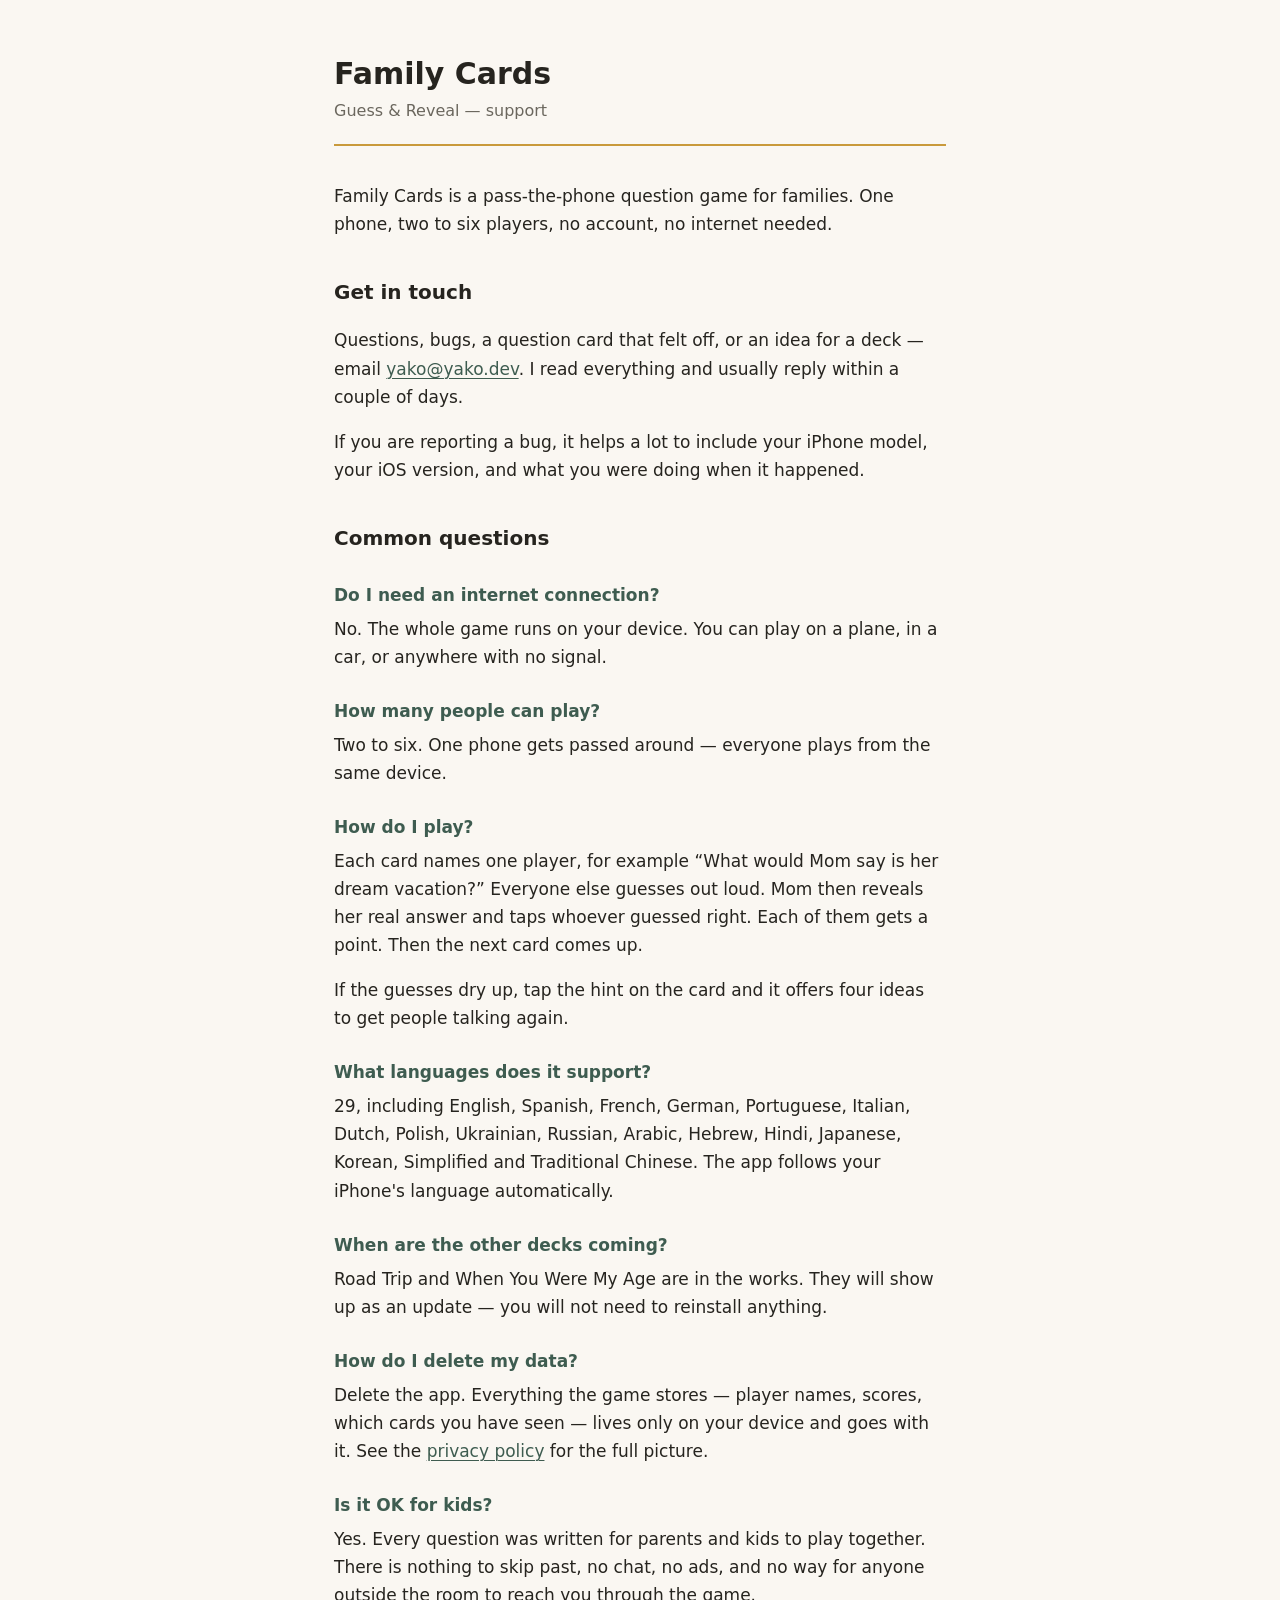
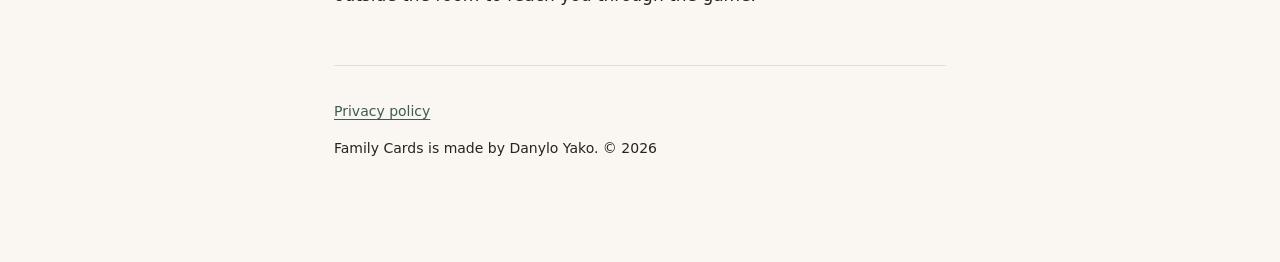
==== index.html @ 6fdbb65e "Support and privacy pages for Family Cards" ====
<!doctype html>
<html lang="en">
<head>
<meta charset="utf-8">
<meta name="viewport" content="width=device-width,initial-scale=1">
<title>Family Cards — Support</title>
<link rel="stylesheet" href="style.css">
</head>
<body>
<div class="wrap">
<header>
  <h1>Family Cards</h1>
  <p class="sub">Guess &amp; Reveal — support</p>
</header>

<p>Family Cards is a pass-the-phone question game for families. One phone, two to six players, no account, no internet needed.</p>

<h2>Get in touch</h2>
<p>Questions, bugs, a question card that felt off, or an idea for a deck — email <a href="mailto:yako@yako.dev">yako@yako.dev</a>. I read everything and usually reply within a couple of days.</p>
<p>If you are reporting a bug, it helps a lot to include your iPhone model, your iOS version, and what you were doing when it happened.</p>

<h2>Common questions</h2>

<h3>Do I need an internet connection?</h3>
<p>No. The whole game runs on your device. You can play on a plane, in a car, or anywhere with no signal.</p>

<h3>How many people can play?</h3>
<p>Two to six. One phone gets passed around — everyone plays from the same device.</p>

<h3>How do I play?</h3>
<p>Each card names one player, for example “What would Mom say is her dream vacation?” Everyone else guesses out loud. Mom then reveals her real answer and taps whoever guessed right. Each of them gets a point. Then the next card comes up.</p>
<p>If the guesses dry up, tap the hint on the card and it offers four ideas to get people talking again.</p>

<h3>What languages does it support?</h3>
<p>29, including English, Spanish, French, German, Portuguese, Italian, Dutch, Polish, Ukrainian, Russian, Arabic, Hebrew, Hindi, Japanese, Korean, Simplified and Traditional Chinese. The app follows your iPhone's language automatically.</p>

<h3>When are the other decks coming?</h3>
<p>Road Trip and When You Were My Age are in the works. They will show up as an update — you will not need to reinstall anything.</p>

<h3>How do I delete my data?</h3>
<p>Delete the app. Everything the game stores — player names, scores, which cards you have seen — lives only on your device and goes with it. See the <a href="privacy.html">privacy policy</a> for the full picture.</p>

<h3>Is it OK for kids?</h3>
<p>Yes. Every question was written for parents and kids to play together. There is nothing to skip past, no chat, no ads, and no way for anyone outside the room to reach you through the game.</p>

<footer>
  <p><a href="privacy.html">Privacy policy</a></p>
  <p>Family Cards is made by Danylo Yako. © 2026</p>
</footer>
</div>
</body>
</html>
---- style.css ----
:root{--paper:#FAF7F2;--ink:#26241F;--felt:#3E5C50;--honey:#C99A3C;--muted:#6B675E;--rule:#E5DFD4}
@media (prefers-color-scheme:dark){:root{--paper:#171D1A;--ink:#EDEAE3;--felt:#7FA491;--honey:#C99A3C;--muted:#9A968C;--rule:#2A322D}}
*{box-sizing:border-box}
body{margin:0;background:var(--paper);color:var(--ink);
  font:17px/1.65 -apple-system,BlinkMacSystemFont,"Segoe UI",system-ui,sans-serif;
  -webkit-text-size-adjust:100%}
.wrap{max-width:660px;margin:0 auto;padding:56px 24px 88px}
header{border-bottom:2px solid var(--honey);padding-bottom:20px;margin-bottom:36px}
h1{font-size:30px;line-height:1.2;margin:0 0 6px}
.sub{color:var(--muted);margin:0;font-size:16px}
h2{font-size:20px;margin:38px 0 10px}
p,li{color:var(--ink)}
ul{padding-left:22px}
li{margin:6px 0}
a{color:var(--felt);text-decoration-thickness:1px;text-underline-offset:3px}
.note{background:rgba(201,154,60,.1);border-left:3px solid var(--honey);
  padding:14px 18px;margin:24px 0;border-radius:0 8px 8px 0}
footer{margin-top:56px;padding-top:20px;border-top:1px solid var(--rule);
  color:var(--muted);font-size:14px}
code{background:var(--rule);padding:1px 6px;border-radius:4px;font-size:14px}
h3{font-size:17px;margin:26px 0 6px;color:var(--felt)}
h3+p{margin-top:0}
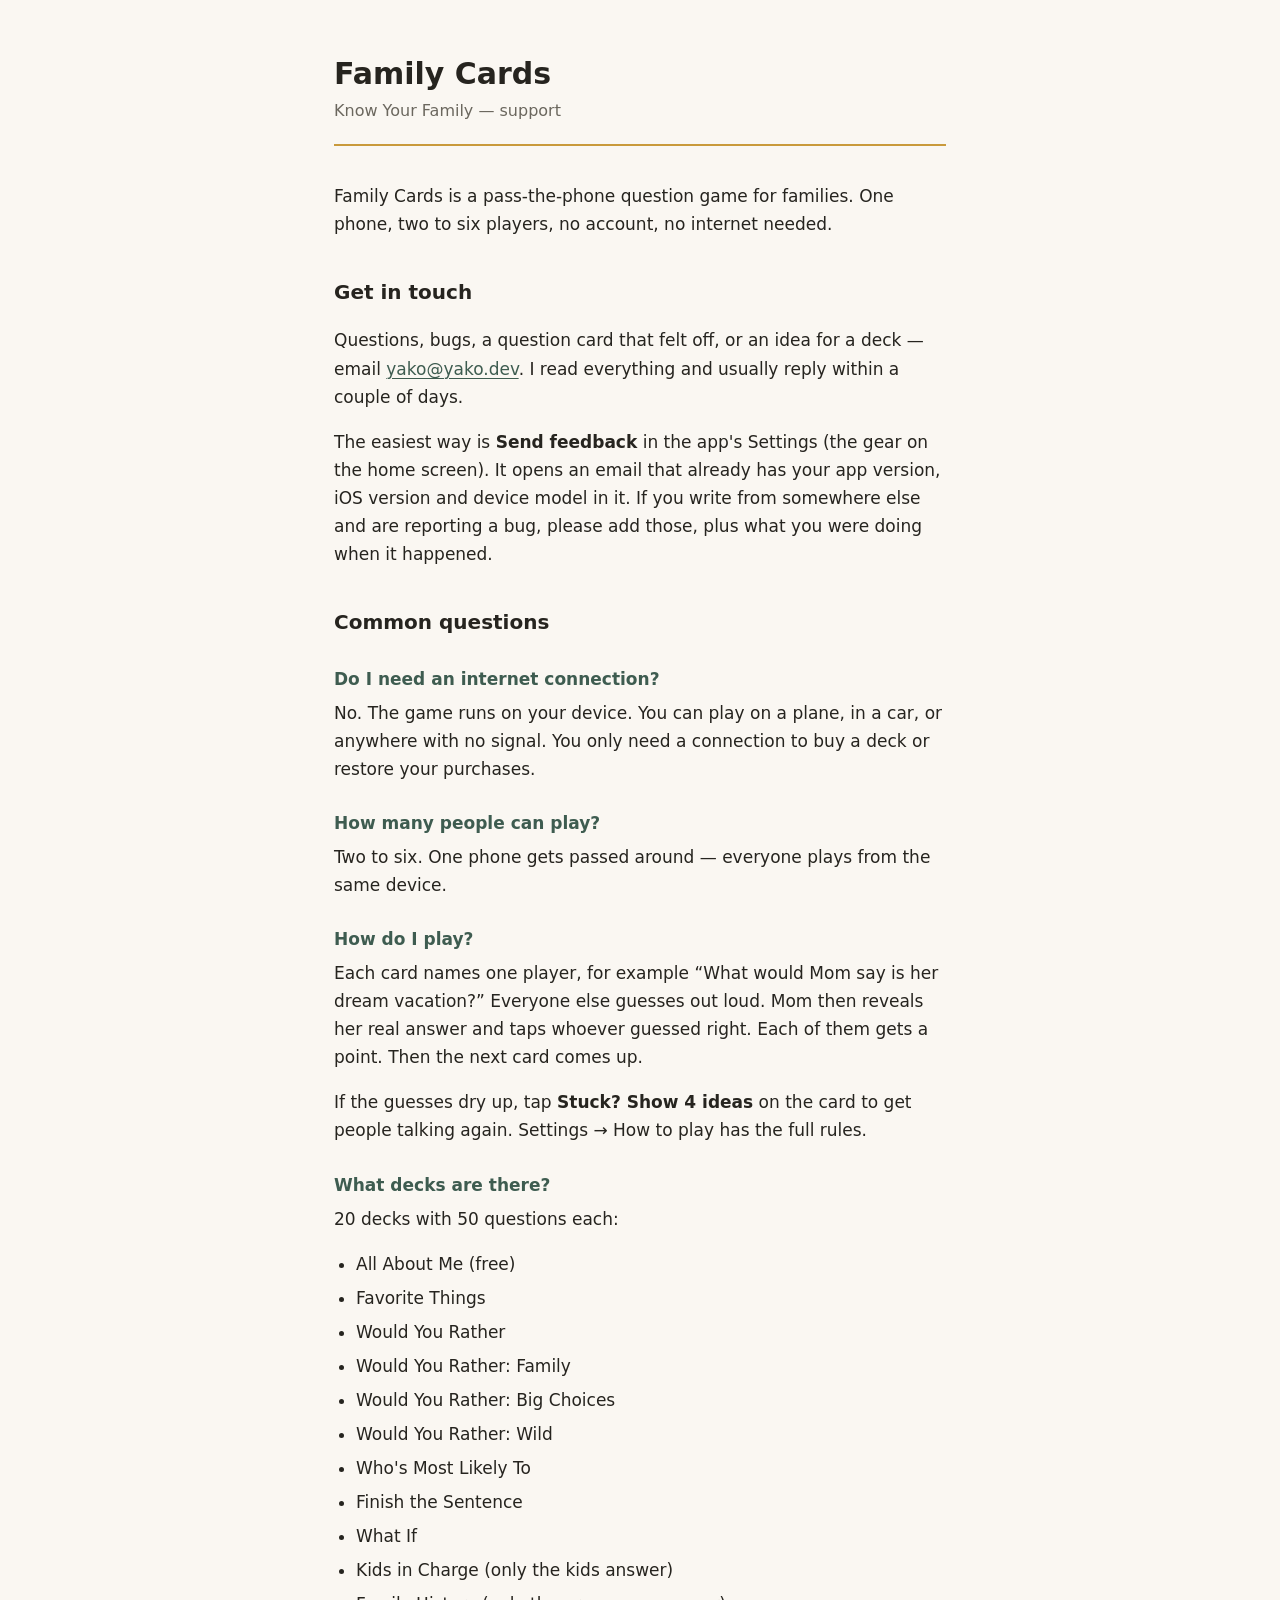
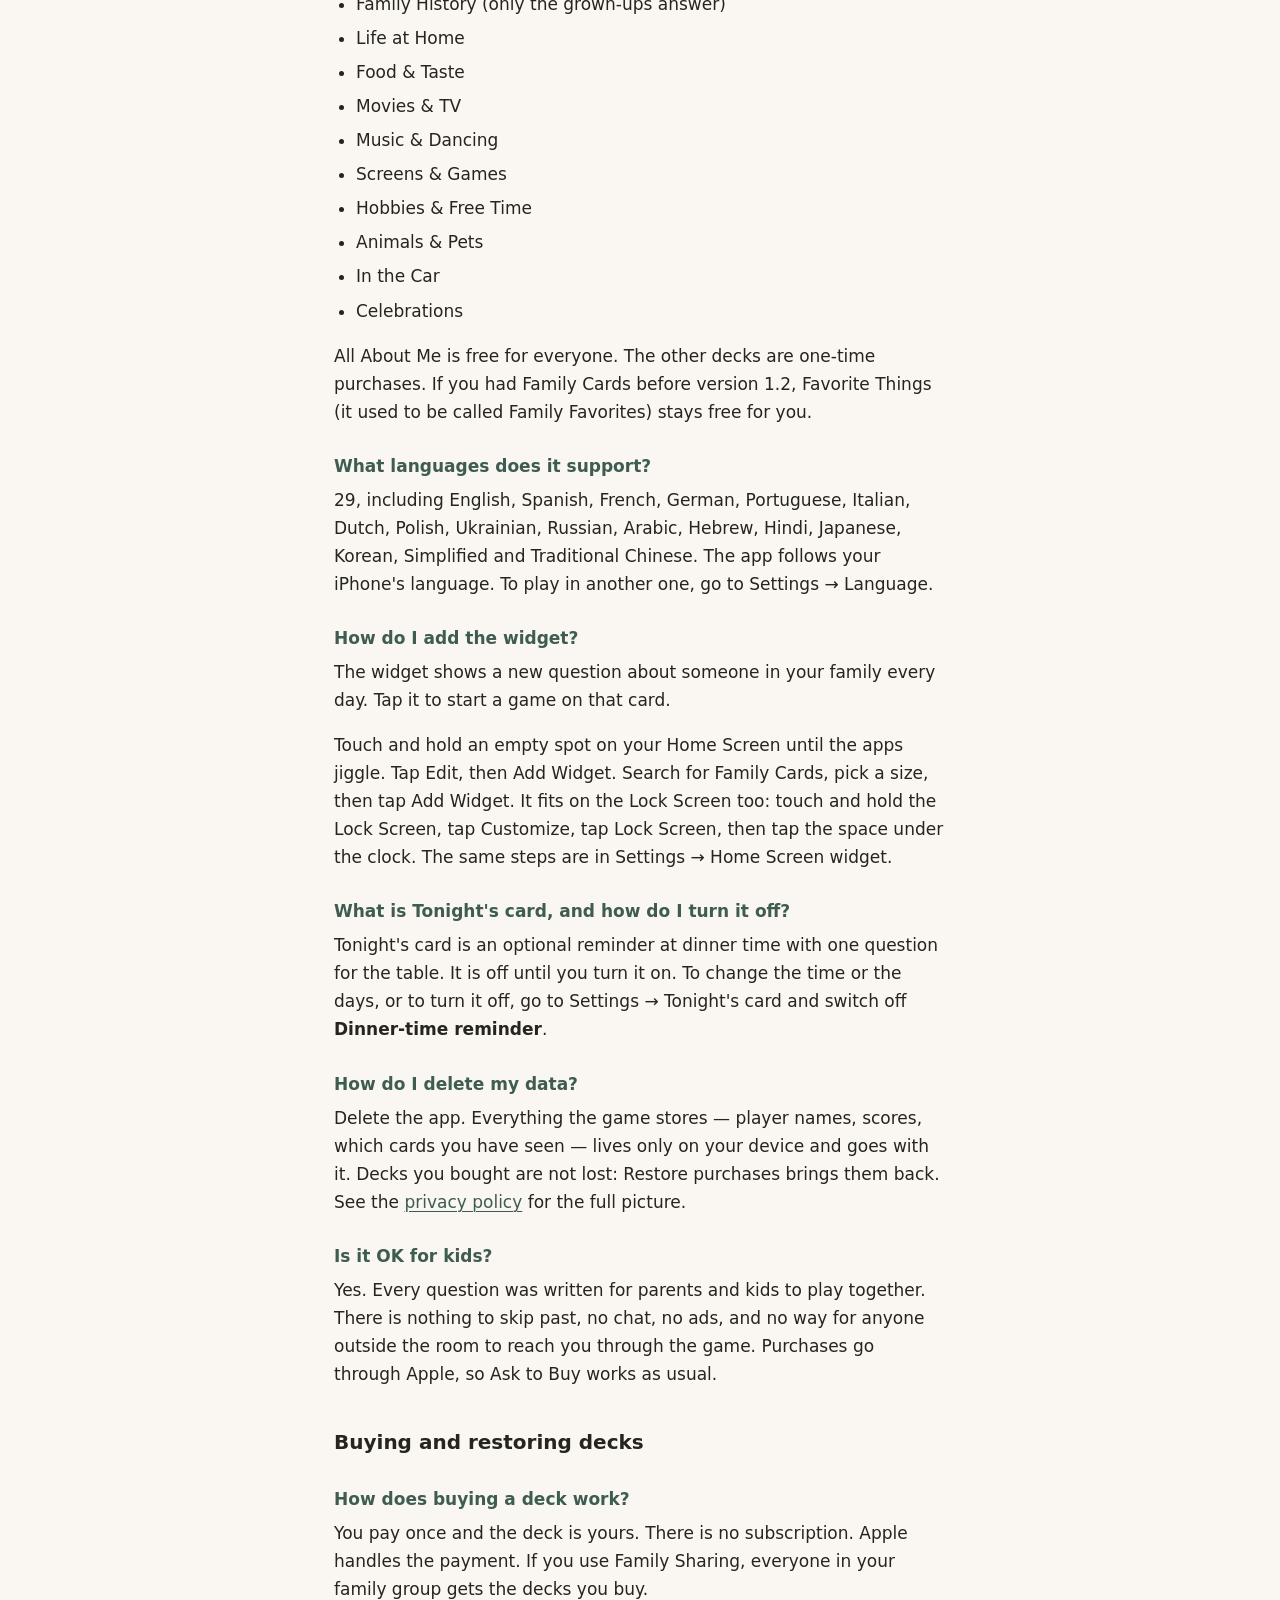
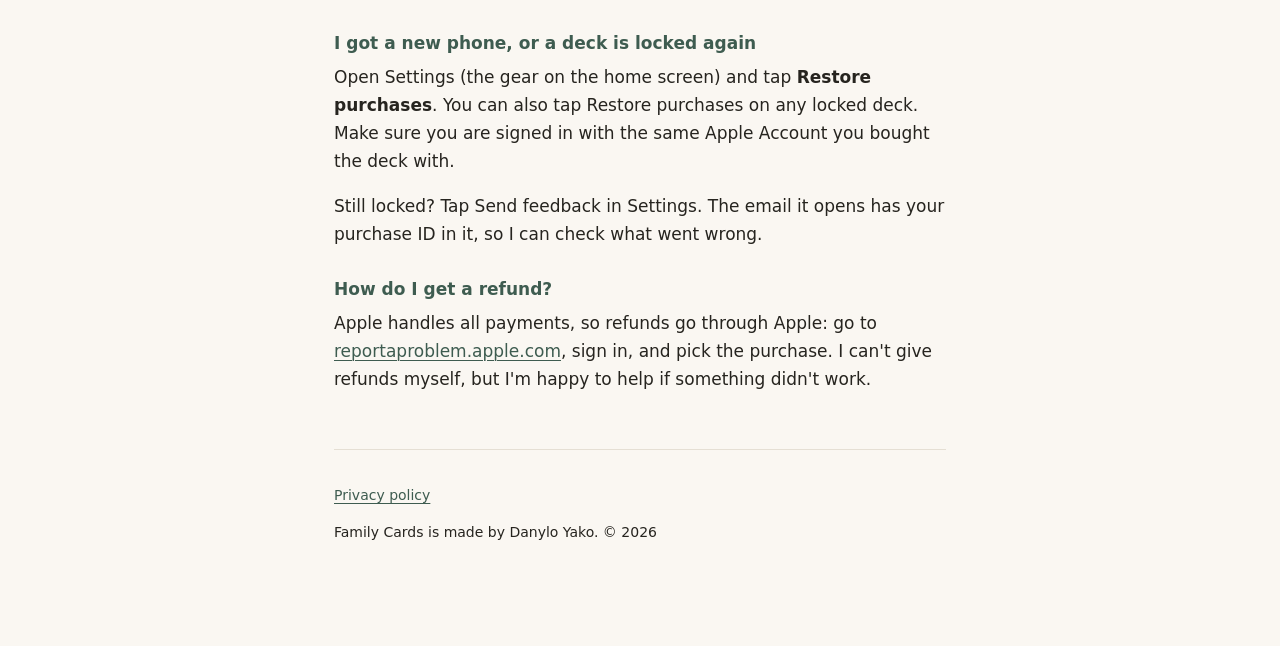
==== commit 59952f33: "Support page for 1.2: new name, 20 decks, buying and restoring - Name is now "Family Cards: Know You" ====
--- a/index.html
+++ b/index.html
@@ -10,38 +10,80 @@
 <div class="wrap">
 <header>
   <h1>Family Cards</h1>
-  <p class="sub">Guess &amp; Reveal — support</p>
+  <p class="sub">Know Your Family — support</p>
 </header>
 
 <p>Family Cards is a pass-the-phone question game for families. One phone, two to six players, no account, no internet needed.</p>
 
 <h2>Get in touch</h2>
 <p>Questions, bugs, a question card that felt off, or an idea for a deck — email <a href="mailto:yako@yako.dev">yako@yako.dev</a>. I read everything and usually reply within a couple of days.</p>
-<p>If you are reporting a bug, it helps a lot to include your iPhone model, your iOS version, and what you were doing when it happened.</p>
+<p>The easiest way is <strong>Send feedback</strong> in the app's Settings (the gear on the home screen). It opens an email that already has your app version, iOS version and device model in it. If you write from somewhere else and are reporting a bug, please add those, plus what you were doing when it happened.</p>
 
 <h2>Common questions</h2>
 
 <h3>Do I need an internet connection?</h3>
-<p>No. The whole game runs on your device. You can play on a plane, in a car, or anywhere with no signal.</p>
+<p>No. The game runs on your device. You can play on a plane, in a car, or anywhere with no signal. You only need a connection to buy a deck or restore your purchases.</p>
 
 <h3>How many people can play?</h3>
 <p>Two to six. One phone gets passed around — everyone plays from the same device.</p>
 
 <h3>How do I play?</h3>
 <p>Each card names one player, for example “What would Mom say is her dream vacation?” Everyone else guesses out loud. Mom then reveals her real answer and taps whoever guessed right. Each of them gets a point. Then the next card comes up.</p>
-<p>If the guesses dry up, tap the hint on the card and it offers four ideas to get people talking again.</p>
+<p>If the guesses dry up, tap <strong>Stuck? Show 4 ideas</strong> on the card to get people talking again. Settings → How to play has the full rules.</p>
+
+<h3>What decks are there?</h3>
+<p>20 decks with 50 questions each:</p>
+<ul>
+  <li>All About Me (free)</li>
+  <li>Favorite Things</li>
+  <li>Would You Rather</li>
+  <li>Would You Rather: Family</li>
+  <li>Would You Rather: Big Choices</li>
+  <li>Would You Rather: Wild</li>
+  <li>Who's Most Likely To</li>
+  <li>Finish the Sentence</li>
+  <li>What If</li>
+  <li>Kids in Charge (only the kids answer)</li>
+  <li>Family History (only the grown-ups answer)</li>
+  <li>Life at Home</li>
+  <li>Food &amp; Taste</li>
+  <li>Movies &amp; TV</li>
+  <li>Music &amp; Dancing</li>
+  <li>Screens &amp; Games</li>
+  <li>Hobbies &amp; Free Time</li>
+  <li>Animals &amp; Pets</li>
+  <li>In the Car</li>
+  <li>Celebrations</li>
+</ul>
+<p>All About Me is free for everyone. The other decks are one-time purchases. If you had Family Cards before version 1.2, Favorite Things (it used to be called Family Favorites) stays free for you.</p>
 
 <h3>What languages does it support?</h3>
-<p>29, including English, Spanish, French, German, Portuguese, Italian, Dutch, Polish, Ukrainian, Russian, Arabic, Hebrew, Hindi, Japanese, Korean, Simplified and Traditional Chinese. The app follows your iPhone's language automatically.</p>
+<p>29, including English, Spanish, French, German, Portuguese, Italian, Dutch, Polish, Ukrainian, Russian, Arabic, Hebrew, Hindi, Japanese, Korean, Simplified and Traditional Chinese. The app follows your iPhone's language. To play in another one, go to Settings → Language.</p>
 
-<h3>When are the other decks coming?</h3>
-<p>Road Trip and When You Were My Age are in the works. They will show up as an update — you will not need to reinstall anything.</p>
+<h3>How do I add the widget?</h3>
+<p>The widget shows a new question about someone in your family every day. Tap it to start a game on that card.</p>
+<p>Touch and hold an empty spot on your Home Screen until the apps jiggle. Tap Edit, then Add Widget. Search for Family Cards, pick a size, then tap Add Widget. It fits on the Lock Screen too: touch and hold the Lock Screen, tap Customize, tap Lock Screen, then tap the space under the clock. The same steps are in Settings → Home Screen widget.</p>
+
+<h3>What is Tonight's card, and how do I turn it off?</h3>
+<p>Tonight's card is an optional reminder at dinner time with one question for the table. It is off until you turn it on. To change the time or the days, or to turn it off, go to Settings → Tonight's card and switch off <strong>Dinner-time reminder</strong>.</p>
 
 <h3>How do I delete my data?</h3>
-<p>Delete the app. Everything the game stores — player names, scores, which cards you have seen — lives only on your device and goes with it. See the <a href="privacy.html">privacy policy</a> for the full picture.</p>
+<p>Delete the app. Everything the game stores — player names, scores, which cards you have seen — lives only on your device and goes with it. Decks you bought are not lost: Restore purchases brings them back. See the <a href="privacy.html">privacy policy</a> for the full picture.</p>
 
 <h3>Is it OK for kids?</h3>
-<p>Yes. Every question was written for parents and kids to play together. There is nothing to skip past, no chat, no ads, and no way for anyone outside the room to reach you through the game.</p>
+<p>Yes. Every question was written for parents and kids to play together. There is nothing to skip past, no chat, no ads, and no way for anyone outside the room to reach you through the game. Purchases go through Apple, so Ask to Buy works as usual.</p>
+
+<h2>Buying and restoring decks</h2>
+
+<h3>How does buying a deck work?</h3>
+<p>You pay once and the deck is yours. There is no subscription. Apple handles the payment. If you use Family Sharing, everyone in your family group gets the decks you buy.</p>
+
+<h3>I got a new phone, or a deck is locked again</h3>
+<p>Open Settings (the gear on the home screen) and tap <strong>Restore purchases</strong>. You can also tap Restore purchases on any locked deck. Make sure you are signed in with the same Apple Account you bought the deck with.</p>
+<p>Still locked? Tap Send feedback in Settings. The email it opens has your purchase ID in it, so I can check what went wrong.</p>
+
+<h3>How do I get a refund?</h3>
+<p>Apple handles all payments, so refunds go through Apple: go to <a href="https://reportaproblem.apple.com" rel="noopener">reportaproblem.apple.com</a>, sign in, and pick the purchase. I can't give refunds myself, but I'm happy to help if something didn't work.</p>
 
 <footer>
   <p><a href="privacy.html">Privacy policy</a></p>
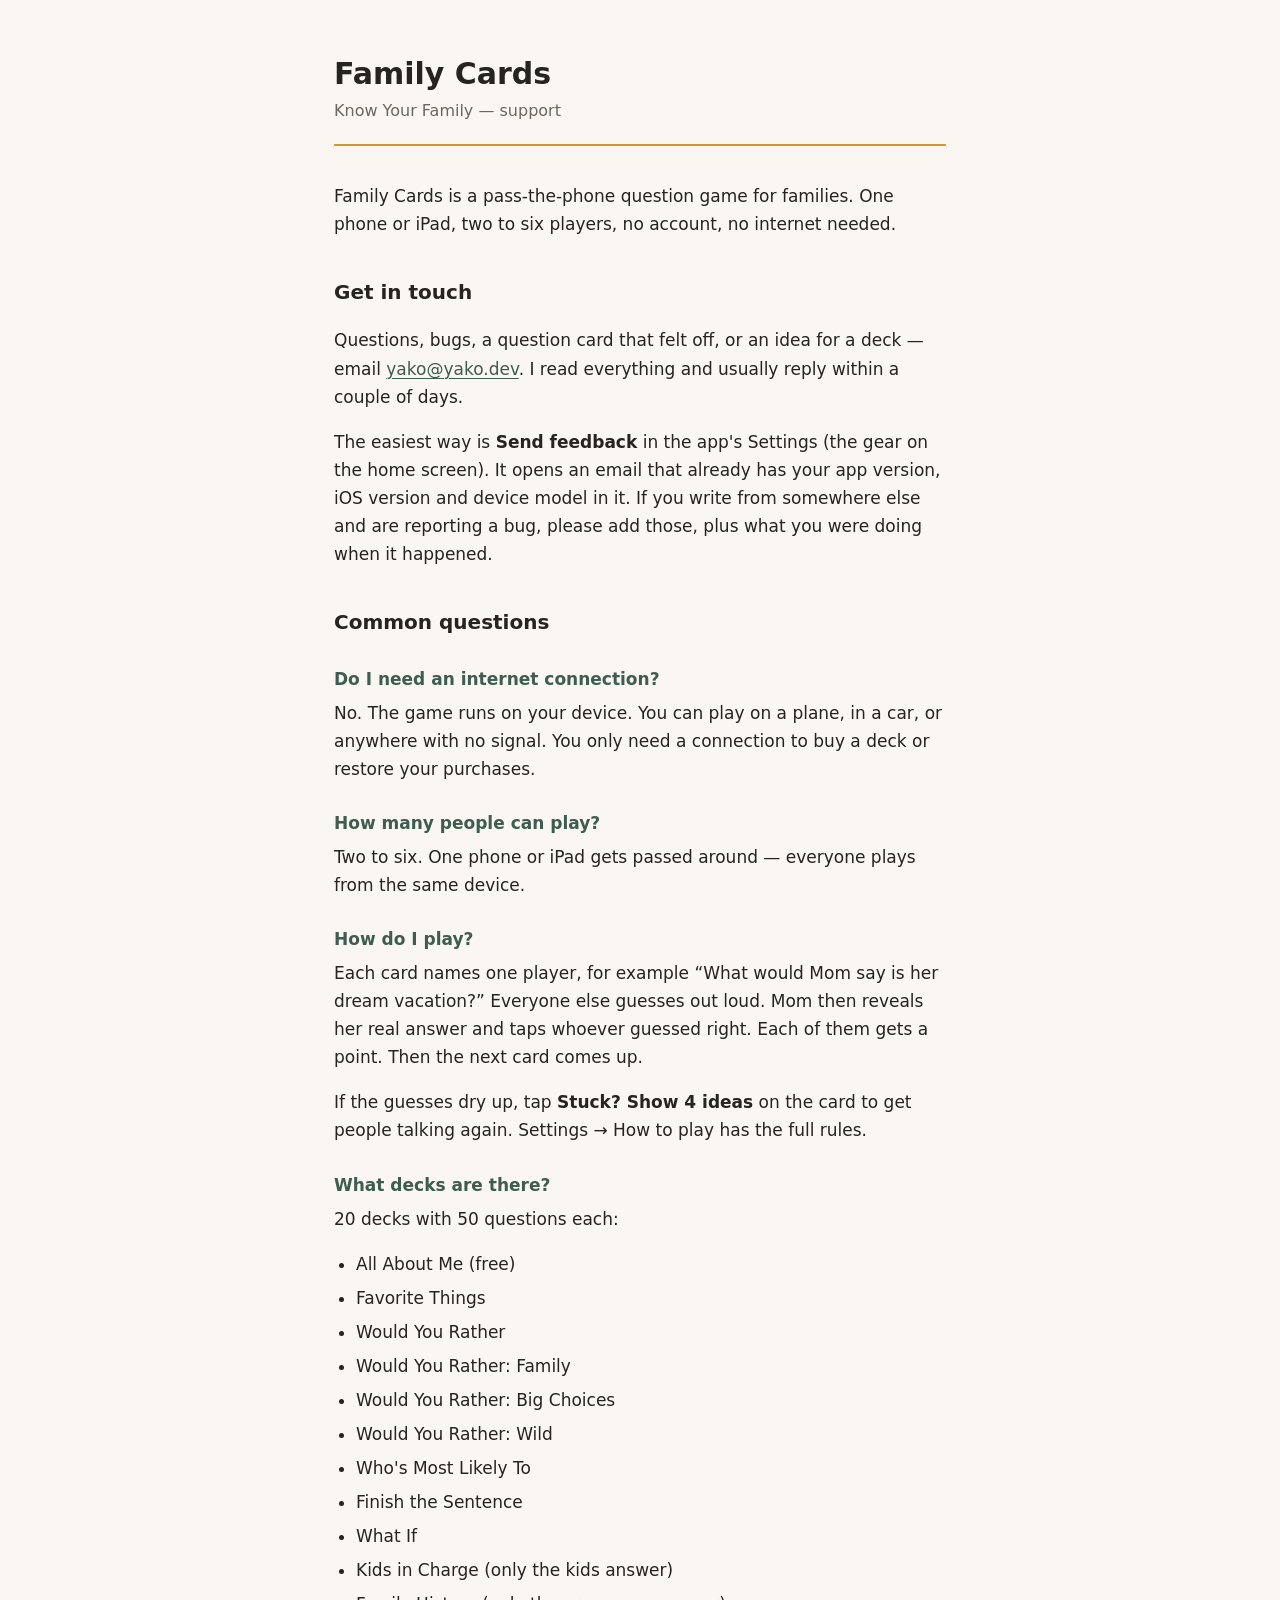
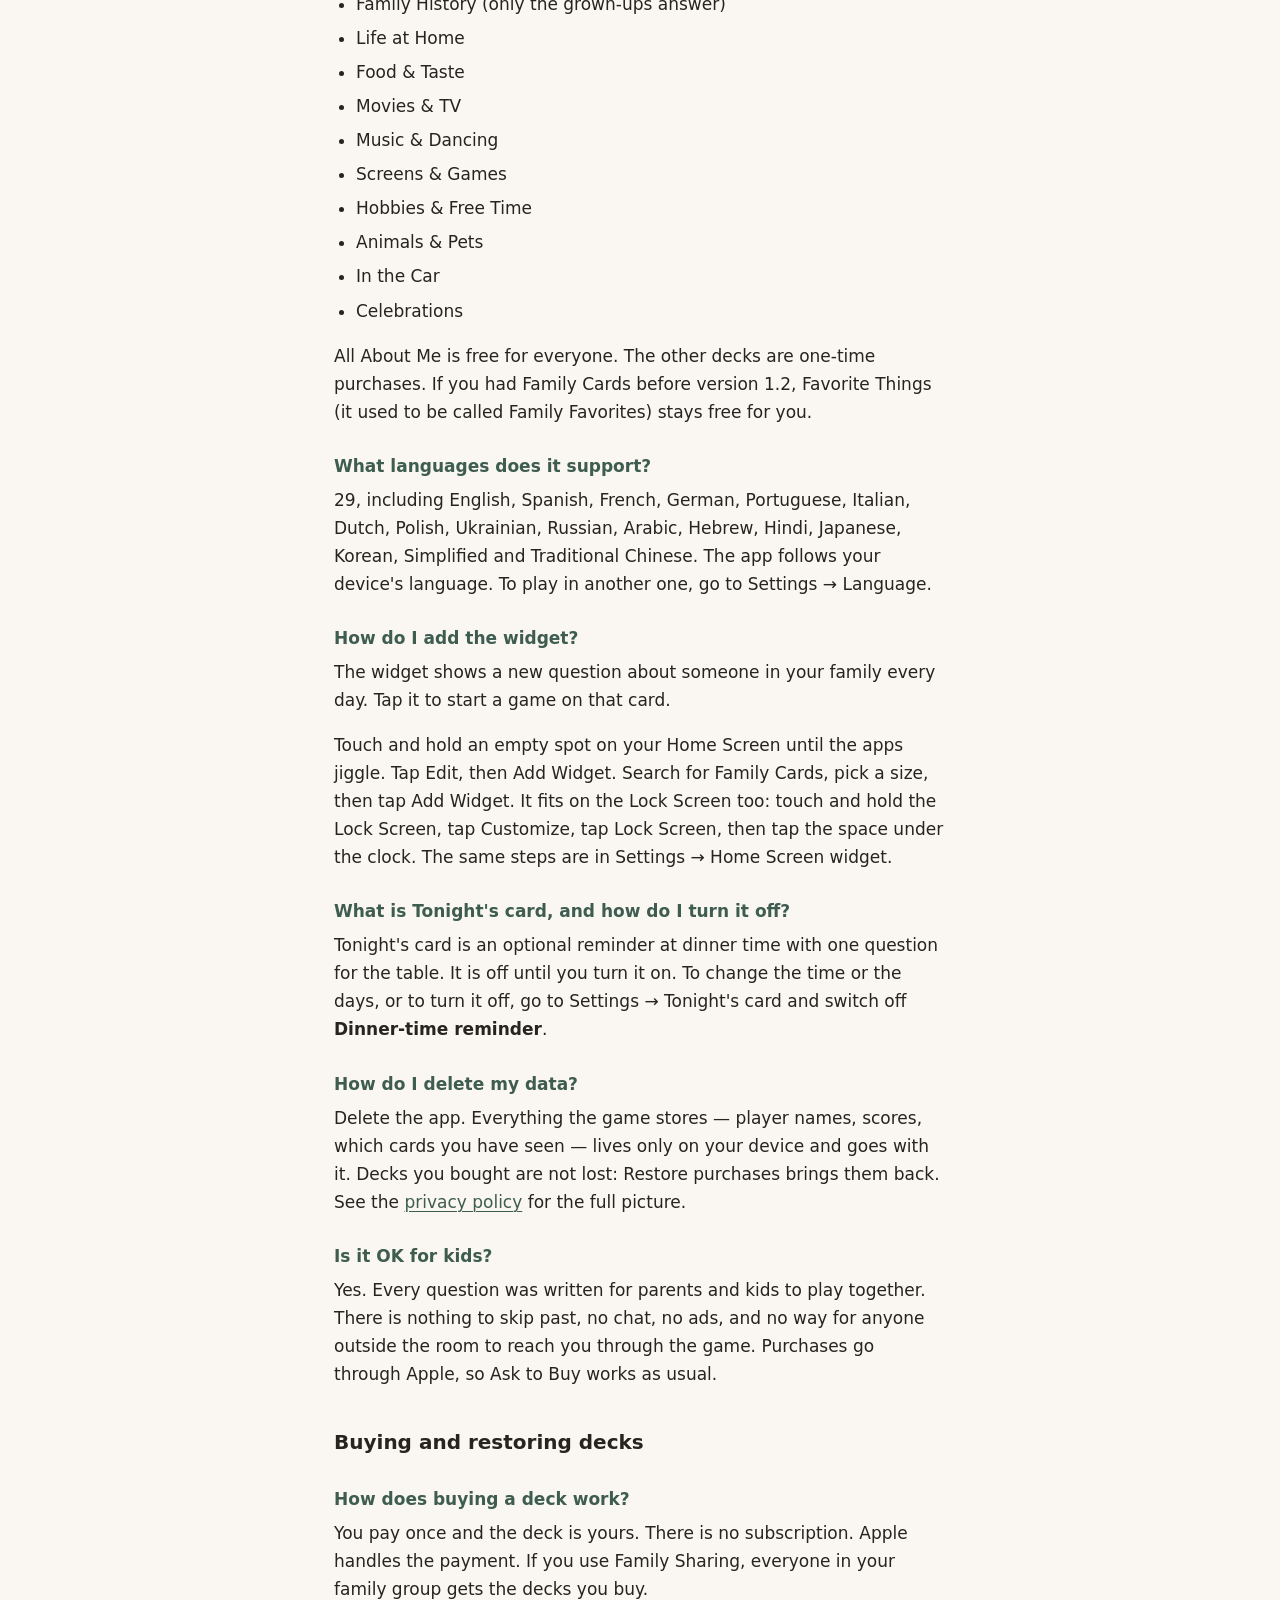
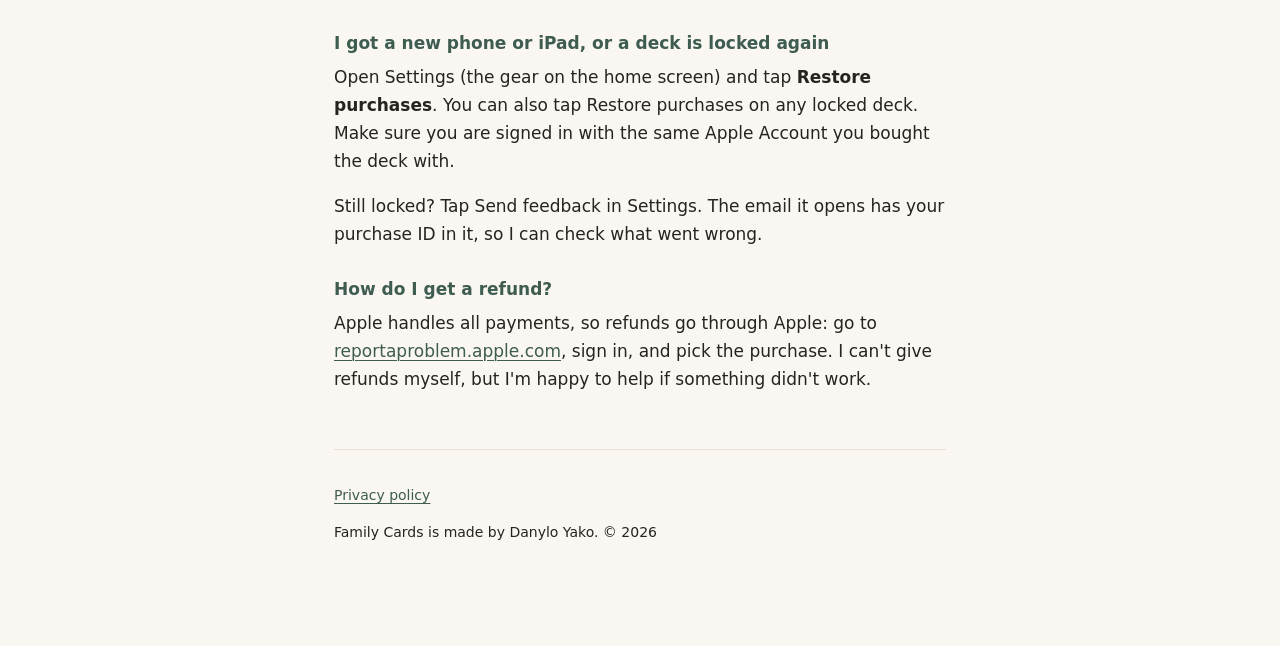
==== commit d575447e: "Privacy and support pages: say "device", not "iPhone" Family Cards also runs on iPad. Data stays on " ====
--- a/index.html
+++ b/index.html
@@ -13,7 +13,7 @@
   <p class="sub">Know Your Family — support</p>
 </header>
 
-<p>Family Cards is a pass-the-phone question game for families. One phone, two to six players, no account, no internet needed.</p>
+<p>Family Cards is a pass-the-phone question game for families. One phone or iPad, two to six players, no account, no internet needed.</p>
 
 <h2>Get in touch</h2>
 <p>Questions, bugs, a question card that felt off, or an idea for a deck — email <a href="mailto:yako@yako.dev">yako@yako.dev</a>. I read everything and usually reply within a couple of days.</p>
@@ -25,7 +25,7 @@
 <p>No. The game runs on your device. You can play on a plane, in a car, or anywhere with no signal. You only need a connection to buy a deck or restore your purchases.</p>
 
 <h3>How many people can play?</h3>
-<p>Two to six. One phone gets passed around — everyone plays from the same device.</p>
+<p>Two to six. One phone or iPad gets passed around — everyone plays from the same device.</p>
 
 <h3>How do I play?</h3>
 <p>Each card names one player, for example “What would Mom say is her dream vacation?” Everyone else guesses out loud. Mom then reveals her real answer and taps whoever guessed right. Each of them gets a point. Then the next card comes up.</p>
@@ -58,7 +58,7 @@
 <p>All About Me is free for everyone. The other decks are one-time purchases. If you had Family Cards before version 1.2, Favorite Things (it used to be called Family Favorites) stays free for you.</p>
 
 <h3>What languages does it support?</h3>
-<p>29, including English, Spanish, French, German, Portuguese, Italian, Dutch, Polish, Ukrainian, Russian, Arabic, Hebrew, Hindi, Japanese, Korean, Simplified and Traditional Chinese. The app follows your iPhone's language. To play in another one, go to Settings → Language.</p>
+<p>29, including English, Spanish, French, German, Portuguese, Italian, Dutch, Polish, Ukrainian, Russian, Arabic, Hebrew, Hindi, Japanese, Korean, Simplified and Traditional Chinese. The app follows your device's language. To play in another one, go to Settings → Language.</p>
 
 <h3>How do I add the widget?</h3>
 <p>The widget shows a new question about someone in your family every day. Tap it to start a game on that card.</p>
@@ -78,7 +78,7 @@
 <h3>How does buying a deck work?</h3>
 <p>You pay once and the deck is yours. There is no subscription. Apple handles the payment. If you use Family Sharing, everyone in your family group gets the decks you buy.</p>
 
-<h3>I got a new phone, or a deck is locked again</h3>
+<h3>I got a new phone or iPad, or a deck is locked again</h3>
 <p>Open Settings (the gear on the home screen) and tap <strong>Restore purchases</strong>. You can also tap Restore purchases on any locked deck. Make sure you are signed in with the same Apple Account you bought the deck with.</p>
 <p>Still locked? Tap Send feedback in Settings. The email it opens has your purchase ID in it, so I can check what went wrong.</p>
 
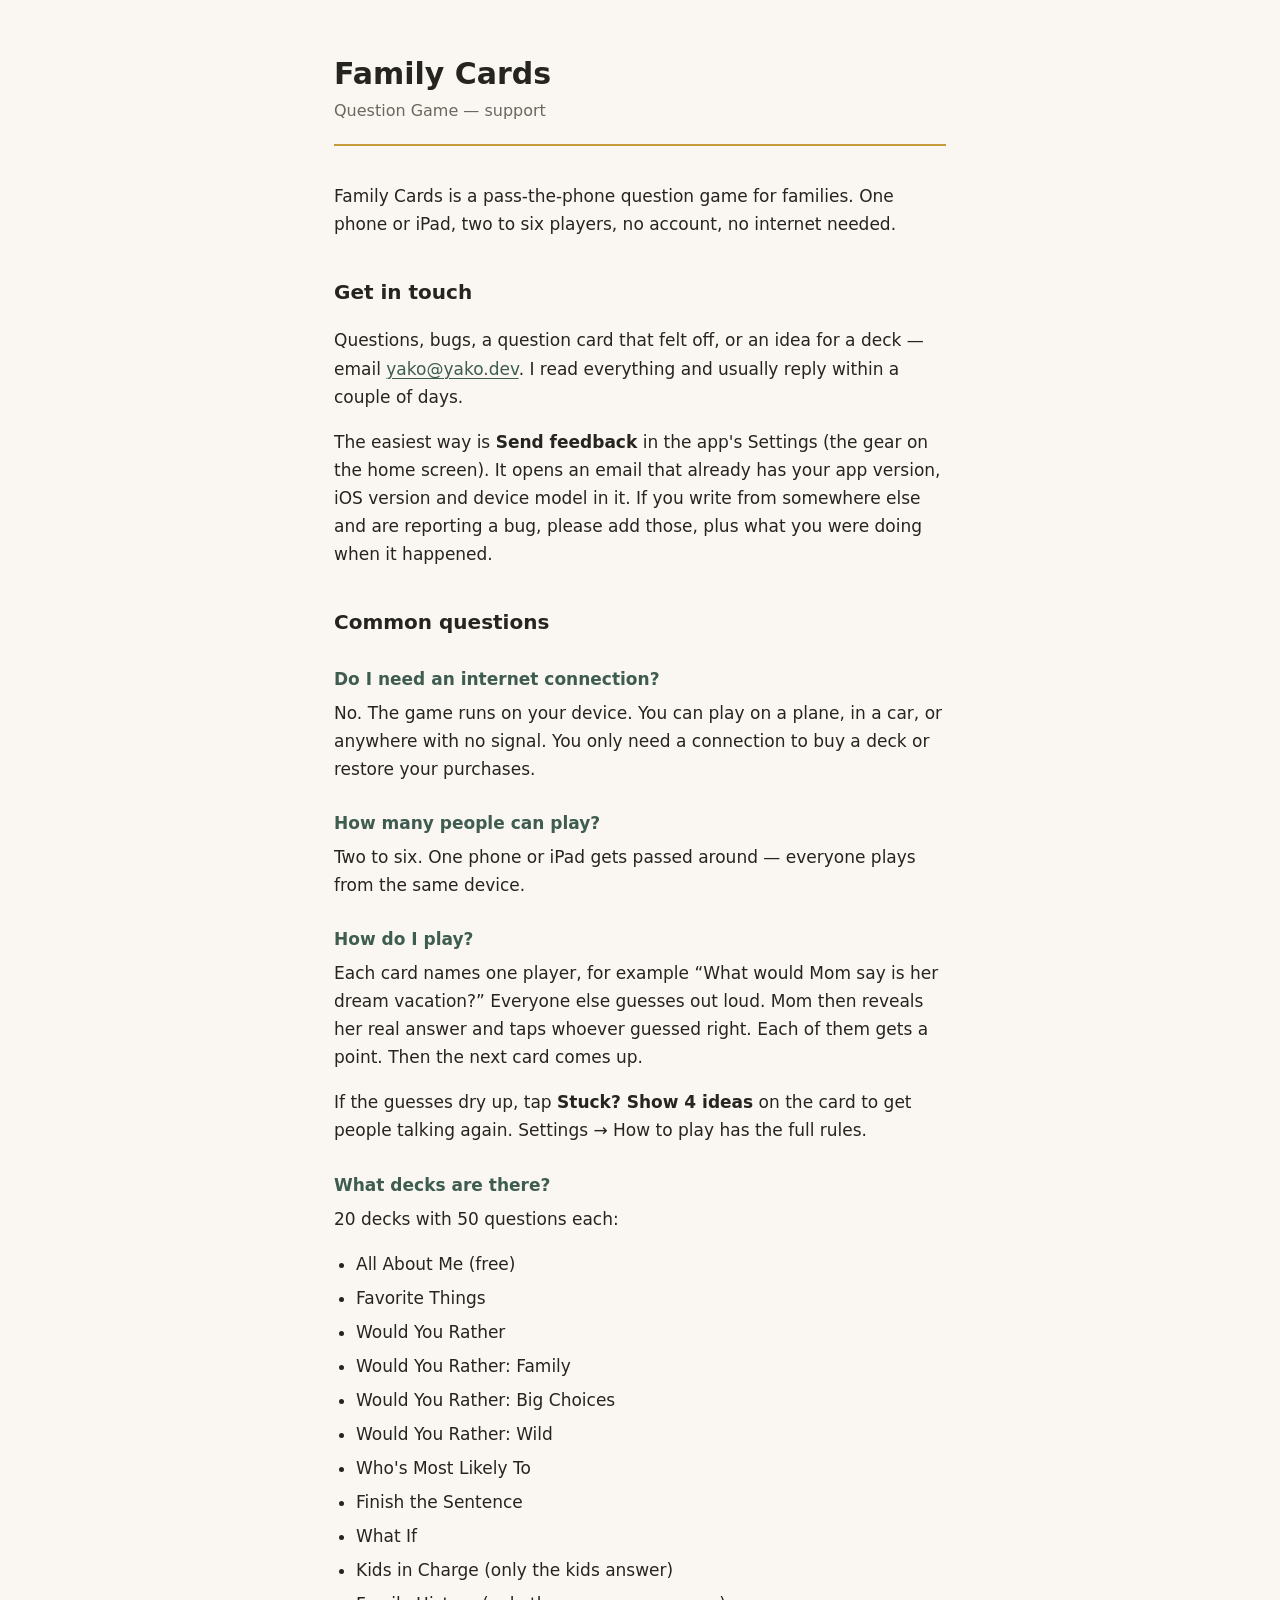
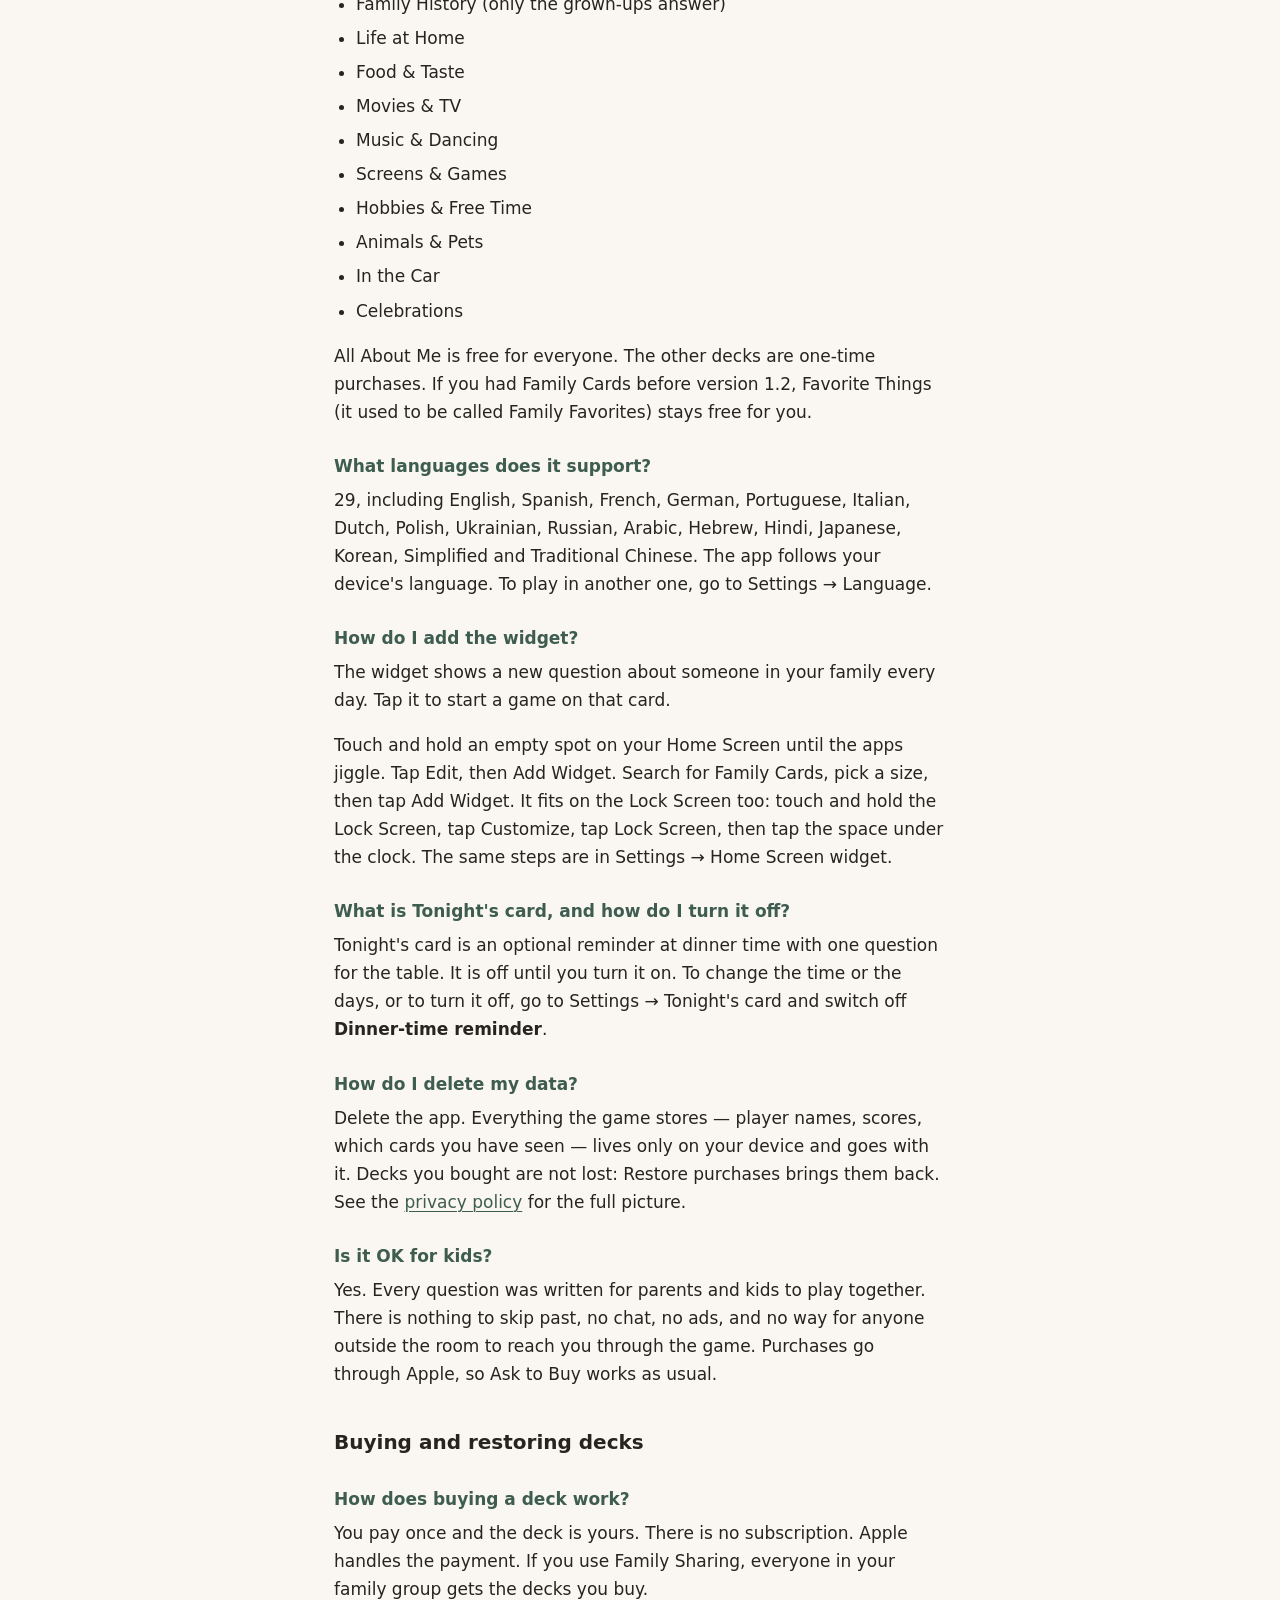
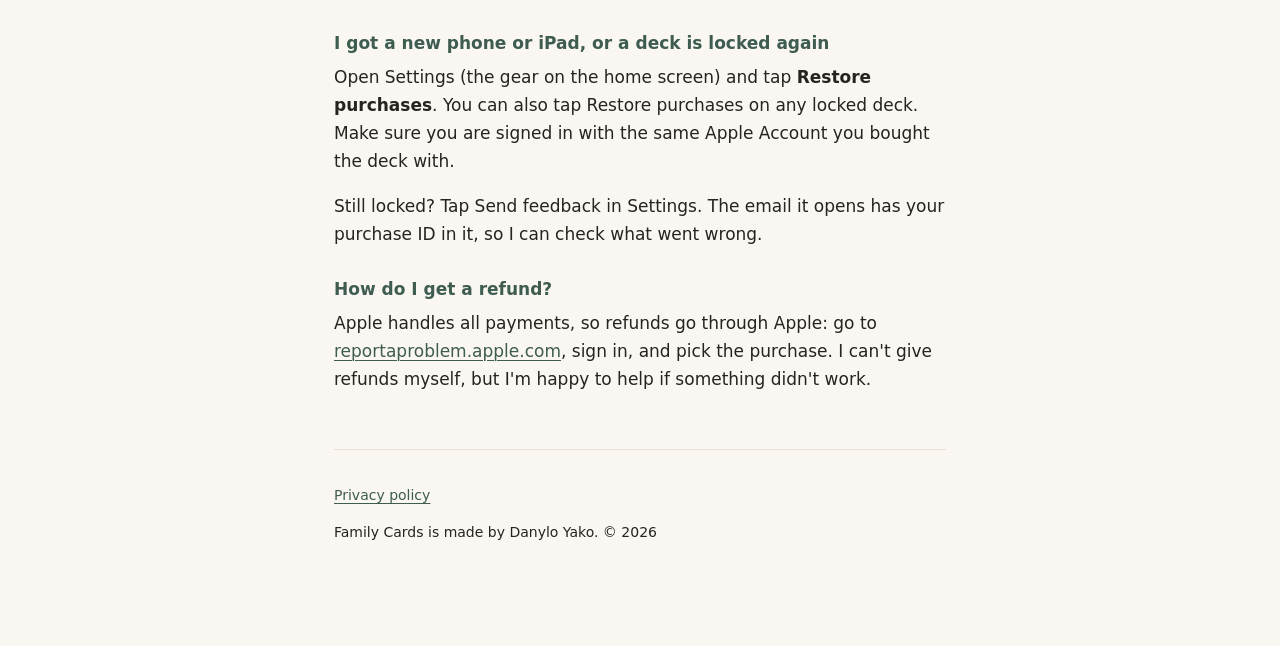
==== commit 0225ca17: "Privacy policy: add PostHog, new app name "Family Cards: Question Game" - PostHog usage counts secti" ====
--- a/index.html
+++ b/index.html
@@ -10,7 +10,7 @@
 <div class="wrap">
 <header>
   <h1>Family Cards</h1>
-  <p class="sub">Know Your Family — support</p>
+  <p class="sub">Question Game — support</p>
 </header>
 
 <p>Family Cards is a pass-the-phone question game for families. One phone or iPad, two to six players, no account, no internet needed.</p>
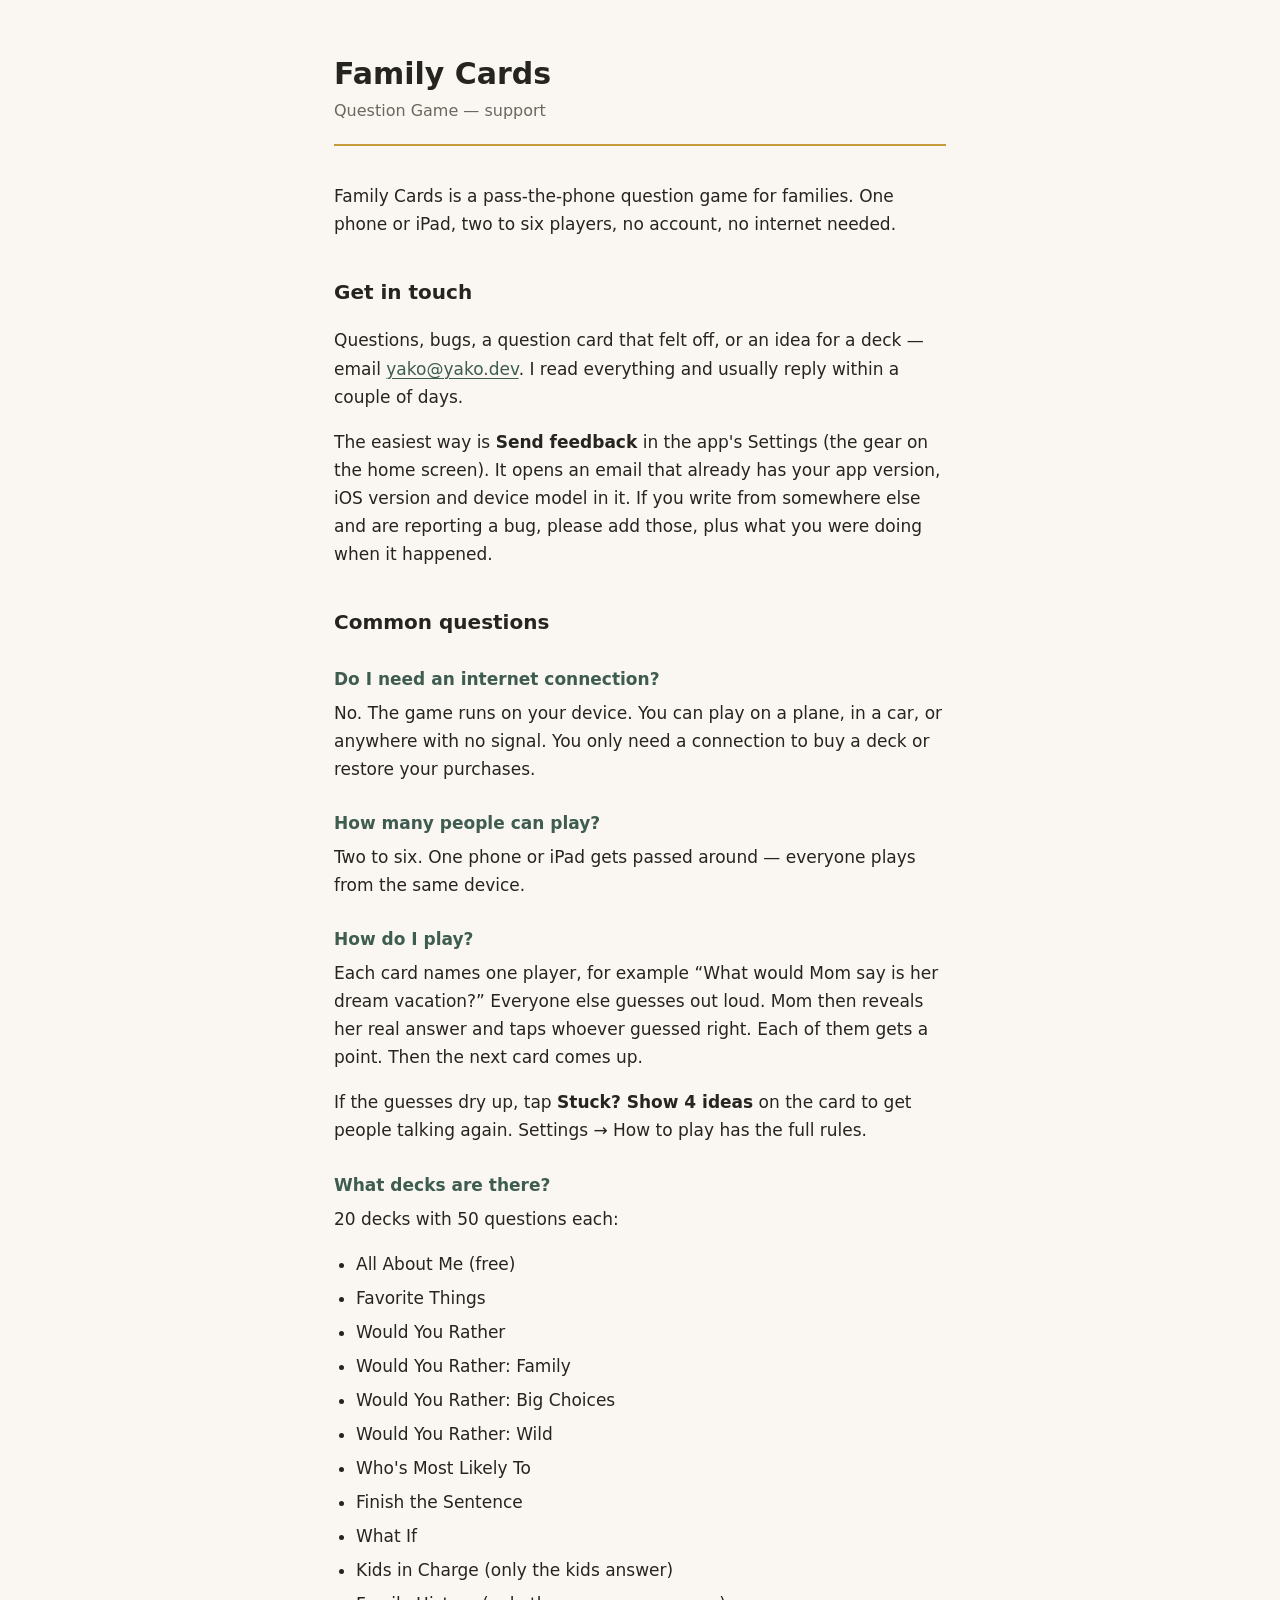
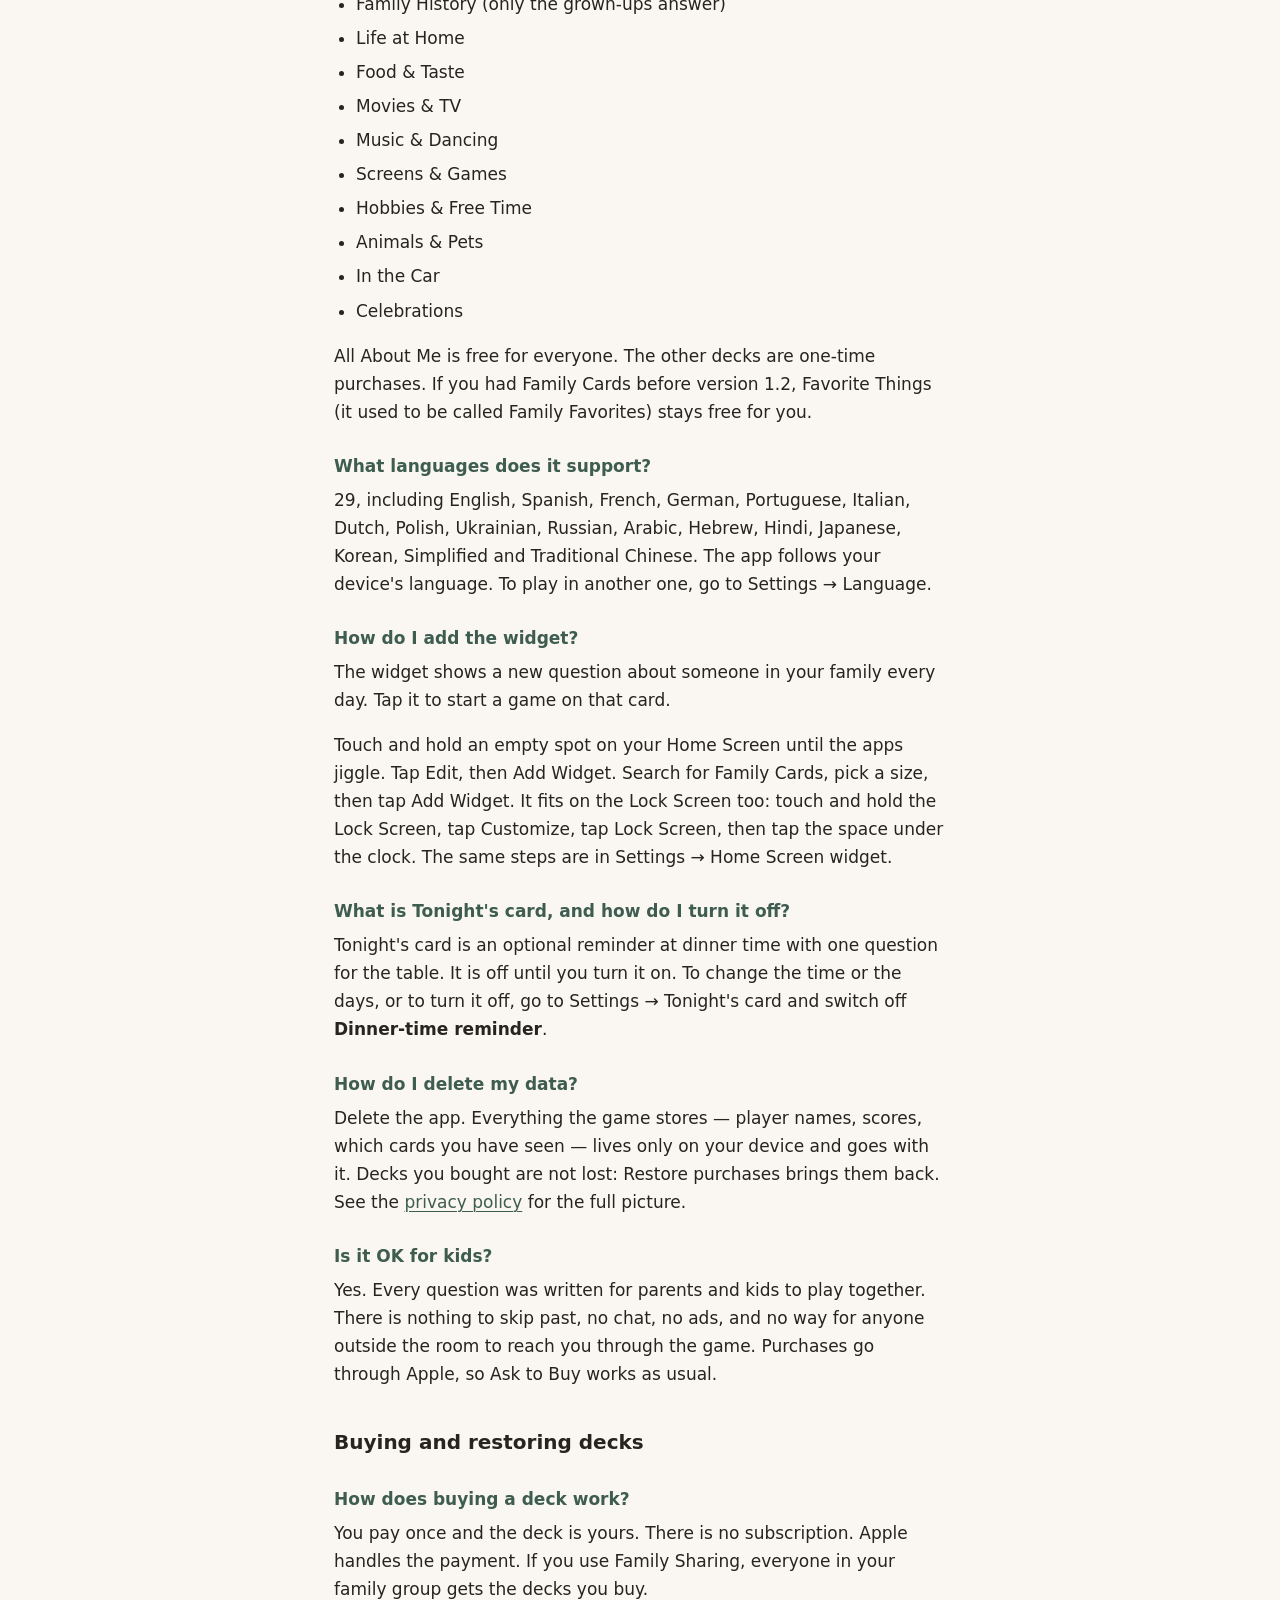
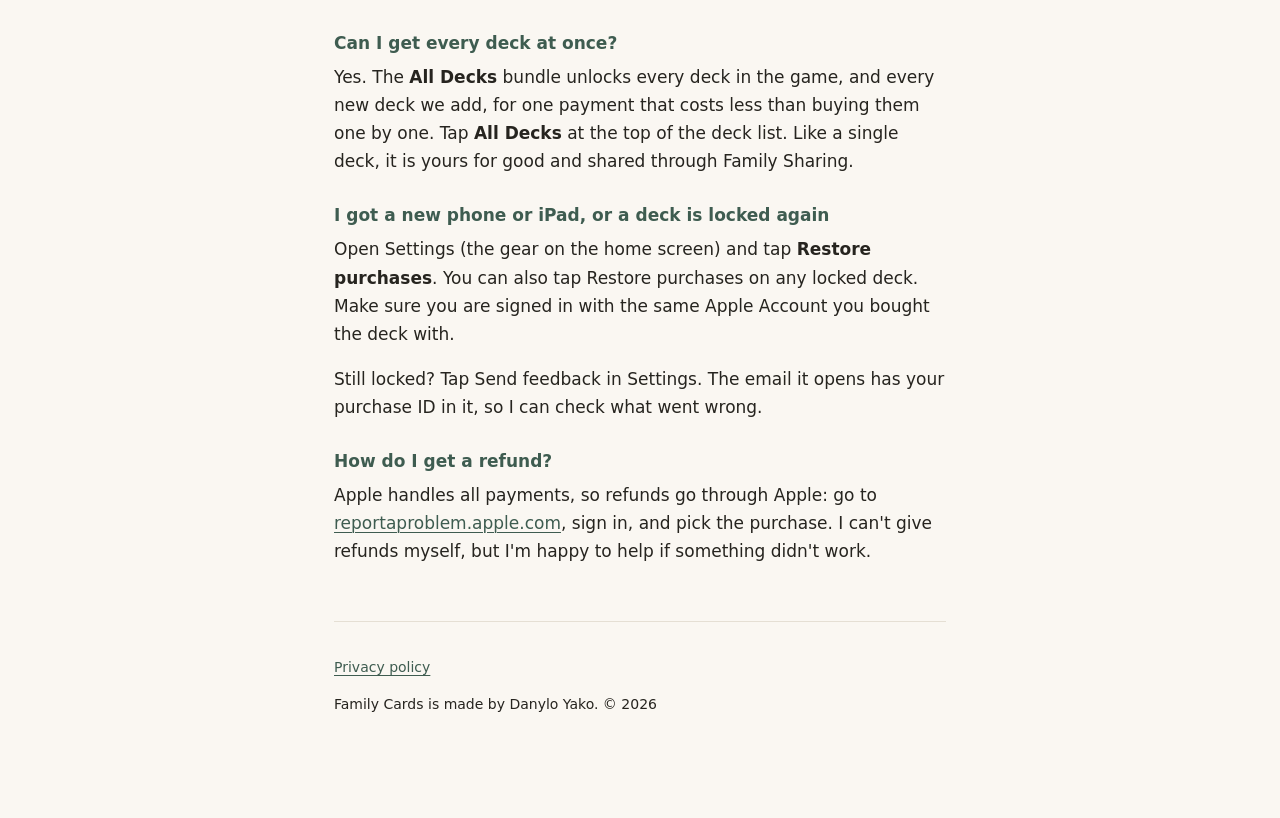
==== commit 93c8246b: "Support page: a line on the All Decks bundle (t-053) Not published: waits for Danny's OK before it i" ====
--- a/index.html
+++ b/index.html
@@ -78,6 +78,9 @@
 <h3>How does buying a deck work?</h3>
 <p>You pay once and the deck is yours. There is no subscription. Apple handles the payment. If you use Family Sharing, everyone in your family group gets the decks you buy.</p>
 
+<h3>Can I get every deck at once?</h3>
+<p>Yes. The <strong>All Decks</strong> bundle unlocks every deck in the game, and every new deck we add, for one payment that costs less than buying them one by one. Tap <strong>All Decks</strong> at the top of the deck list. Like a single deck, it is yours for good and shared through Family Sharing.</p>
+
 <h3>I got a new phone or iPad, or a deck is locked again</h3>
 <p>Open Settings (the gear on the home screen) and tap <strong>Restore purchases</strong>. You can also tap Restore purchases on any locked deck. Make sure you are signed in with the same Apple Account you bought the deck with.</p>
 <p>Still locked? Tap Send feedback in Settings. The email it opens has your purchase ID in it, so I can check what went wrong.</p>
